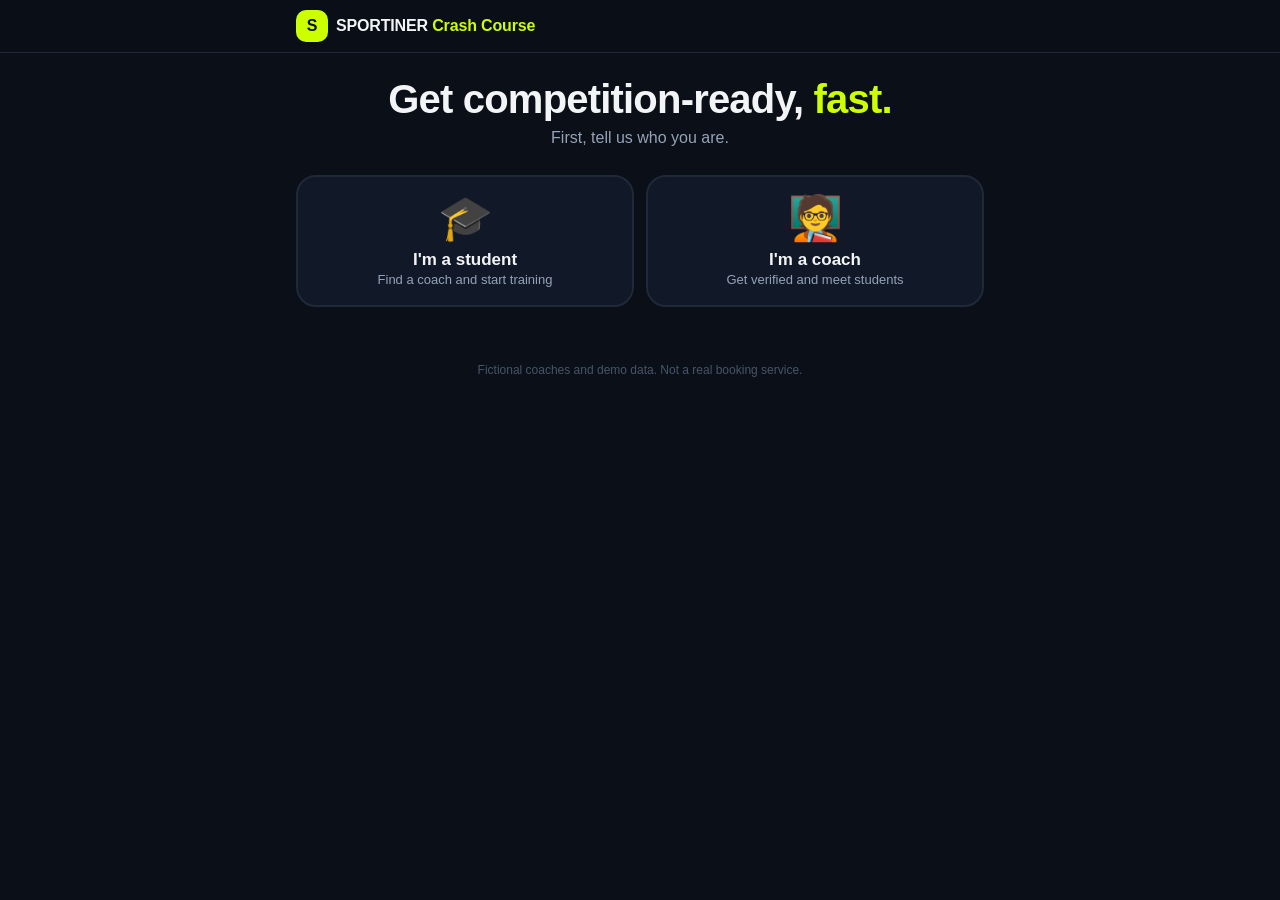
==== index.html @ 3baf003c "Version One Daniel Co-Authored-By: Claude Sonnet 5.5 <noreply@anthropic.com>" ====
<!DOCTYPE html>
<html lang="en">
<head>
  <meta charset="UTF-8">
  <meta name="viewport" content="width=device-width, initial-scale=1.0">
  <title>Sportiner Crash Course</title>
  <link rel="stylesheet" href="styles.css">
</head>
<body>
  <header class="topbar">
    <div class="wrap topbar-in">
      <button class="brand" onclick="goBrand()"><span class="logo">S</span><span>SPORTINER <b>Crash Course</b></span></button>
      <div id="header-right"></div>
    </div>
    <nav id="tabs" class="tabs hidden"></nav>
  </header>

  <main id="app" class="wrap"></main>

  <footer class="foot">Fictional coaches and demo data. Not a real booking service.</footer>
  <div id="toast" class="toast hidden"></div>

  <!-- config.local.js is git-ignored. Copy config.example.js to create it. -->
  <script src="config.local.js"></script>
  <script src="data.js"></script>
  <script src="state.js"></script>
  <script src="ai.js"></script>
  <script src="app.js"></script>
</body>
</html>
---- styles.css ----
:root {
  --bg: #0b0f17;
  --panel: #111827;
  --panel-2: #0f172a;
  --line: #1f2937;
  --text: #f3f4f6;
  --muted: #94a3b8;
  --neon: #ccff00;
  --danger: #f87171;
  --warn: #fbbf24;
}

* { box-sizing: border-box; }
html, body { margin: 0; overflow-x: hidden; }
body {
  background: var(--bg);
  color: var(--text);
  font-family: -apple-system, BlinkMacSystemFont, "Segoe UI", Inter, Roboto, sans-serif;
  -webkit-font-smoothing: antialiased;
  min-height: 100vh;
}
button { font: inherit; color: inherit; cursor: pointer; }
button:disabled { cursor: not-allowed; opacity: 0.45; }
h1, h2, h3, p { margin: 0; }
.hidden { display: none !important; }

.wrap { max-width: 720px; margin: 0 auto; padding: 0 16px; }
main.wrap { padding-top: 24px; padding-bottom: 40px; }

/* header + tabs */
.topbar { position: sticky; top: 0; z-index: 40; background: rgba(11, 15, 23, 0.92); backdrop-filter: blur(8px); border-bottom: 1px solid var(--line); }
.topbar-in { display: flex; align-items: center; justify-content: space-between; gap: 12px; padding-top: 10px; padding-bottom: 10px; }
.brand { background: none; border: 0; display: flex; align-items: center; gap: 8px; font-weight: 800; letter-spacing: -0.01em; padding: 0; }
.brand b { color: var(--neon); }
.logo { width: 32px; height: 32px; border-radius: 10px; background: var(--neon); color: #0b0f17; display: grid; place-items: center; font-weight: 900; }
.link-btn { background: none; border: 0; color: var(--muted); font-size: 13px; text-decoration: underline; padding: 4px; }
.tabs { display: flex; max-width: 720px; margin: 0 auto; padding: 0 16px; gap: 4px; }
.tab { flex: 1; background: none; border: 0; border-bottom: 3px solid transparent; padding: 10px 4px; font-weight: 700; color: var(--muted); }
.tab.active { color: var(--neon); border-bottom-color: var(--neon); }

/* text */
.h1 { font-size: clamp(28px, 7vw, 40px); font-weight: 900; line-height: 1.1; letter-spacing: -0.02em; }
.h2 { font-size: 24px; font-weight: 800; }
.h3 { font-size: 17px; font-weight: 700; }
.muted { color: var(--muted); }
.small { font-size: 13px; }
.tiny { font-size: 11px; }
.mt1 { margin-top: 8px; } .mt2 { margin-top: 16px; } .mt3 { margin-top: 24px; } .mt4 { margin-top: 32px; }
.neon { color: var(--neon); }
.error { color: var(--danger); font-size: 14px; margin-top: 12px; }
.foot { text-align: center; color: #475569; font-size: 12px; padding: 16px; }

/* layout bits */
.row { display: flex; align-items: center; gap: 12px; }
.between { justify-content: space-between; }
.wrapflex { flex-wrap: wrap; }
.grid2 { display: grid; grid-template-columns: 1fr 1fr; gap: 12px; }
@media (max-width: 520px) { .grid2.stack { grid-template-columns: 1fr; } }

/* cards + buttons */
.card { background: var(--panel); border: 1px solid var(--line); border-radius: 16px; padding: 16px; }
.btn { background: var(--neon); color: #0b0f17; border: 0; border-radius: 12px; padding: 12px 16px; font-weight: 800; width: 100%; }
.btn:hover { filter: brightness(0.95); }
.btn.ghost { background: transparent; color: var(--neon); border: 1px solid var(--neon); }
.btn.inline { width: auto; }
.btn.small { padding: 8px 12px; font-size: 14px; }
.choice { display: block; width: 100%; text-align: left; background: var(--panel); border: 1px solid var(--line); border-radius: 16px; padding: 18px; }
.choice:hover { border-color: var(--neon); }
.choice .big { font-size: 22px; font-weight: 800; }
.choice-grid { display: grid; gap: 12px; }
@media (min-width: 560px) { .choice-grid.two { grid-template-columns: 1fr 1fr; } }

/* forms */
.field { display: block; }
.field > span.lbl { display: block; font-size: 13px; font-weight: 700; margin-bottom: 6px; }
.input, select.input, textarea.input {
  width: 100%; background: var(--panel-2); color: var(--text); border: 1px solid #334155; border-radius: 12px; padding: 10px 12px; font: inherit;
}
textarea.input { min-height: 80px; resize: vertical; }
input[type="date"]::-webkit-calendar-picker-indicator { filter: invert(1); }
input[type="range"] { width: 100%; accent-color: var(--neon); }
.form { display: grid; gap: 16px; }
.chips { display: flex; flex-wrap: wrap; gap: 8px; }
.chip { cursor: pointer; }
.chip input { position: absolute; opacity: 0; pointer-events: none; }
.chip span { display: inline-block; padding: 8px 12px; border: 1px solid #334155; border-radius: 999px; font-size: 14px; background: var(--panel-2); }
.chip:has(input:checked) span { background: var(--neon); border-color: var(--neon); color: #0b0f17; font-weight: 700; }
.chip:has(input:focus-visible) span { outline: 2px solid var(--neon); outline-offset: 2px; }

/* progress dots */
.dots { display: flex; gap: 6px; margin-bottom: 20px; }
.dots i { flex: 1; height: 5px; border-radius: 3px; background: var(--line); }
.dots i.on { background: var(--neon); }

/* avatar */
.avatar { border-radius: 50%; display: grid; place-items: center; font-weight: 800; color: #fff; flex: none; border: 2px solid rgba(255, 255, 255, 0.15); }
.pill { display: inline-block; font-size: 11px; font-weight: 800; padding: 2px 8px; border-radius: 999px; background: var(--neon); color: #0b0f17; }
.pill.ok { background: #14532d; color: #86efac; }
.pill.dim { background: #1e293b; color: var(--muted); }
.tag { display: inline-block; font-size: 12px; background: #1e293b; border-radius: 999px; padding: 3px 9px; }

/* floating coaches */
.orbit { position: relative; height: min(72vh, 560px); min-height: 440px; margin-top: 8px; }
.orbit-center { position: absolute; inset: 0; display: grid; place-items: center; text-align: center; pointer-events: none; padding: 0 28%; }
.orbit-center .h2 { color: var(--neon); line-height: 1.15; }
.bubble { position: absolute; transform: translate(-50%, -50%); background: none; border: 0; padding: 0; }
.bubble-inner { display: flex; flex-direction: column; align-items: center; gap: 4px; animation: float var(--d, 6s) ease-in-out infinite alternate; animation-delay: var(--delay, 0s); }
.bubble:hover .bubble-inner, .bubble:active .bubble-inner { animation-play-state: paused; }
.bubble:hover .avatar { border-color: var(--neon); box-shadow: 0 0 18px rgba(204, 255, 0, 0.4); }
.bubble-name { font-size: 12px; font-weight: 700; text-shadow: 0 1px 4px #000; }
@keyframes float { from { transform: translate(0, 0); } to { transform: translate(var(--dx, 10px), var(--dy, -12px)); } }
@media (prefers-reduced-motion: reduce) { .bubble-inner { animation: none; } }

/* modal */
.backdrop { position: fixed; inset: 0; background: rgba(0, 0, 0, 0.65); z-index: 60; display: grid; align-items: end; justify-items: center; }
.modal { background: var(--panel); border: 1px solid var(--line); border-radius: 20px 20px 0 0; width: 100%; max-width: 560px; padding: 20px 16px 24px; max-height: 88vh; overflow-y: auto; }
@media (min-width: 600px) { .backdrop { align-items: center; } .modal { border-radius: 20px; } }

/* chat */
.msgs { display: grid; gap: 8px; margin-top: 12px; }
.msg { max-width: 82%; padding: 9px 13px; border-radius: 16px; font-size: 15px; line-height: 1.35; white-space: pre-wrap; word-wrap: break-word; }
.msg.me { justify-self: end; background: var(--neon); color: #0b0f17; border-bottom-right-radius: 4px; }
.msg.them { justify-self: start; background: #1e293b; border-bottom-left-radius: 4px; }
.typing { color: var(--muted); font-size: 13px; padding-left: 4px; }
.chatbar { display: flex; gap: 8px; margin-top: 16px; }
.chatbar .input { flex: 1; }
.chatbar .btn { width: auto; }
.brief { border: 1px solid #3f4a14; background: #141a0a; border-radius: 14px; padding: 12px 14px; margin-top: 12px; }
.brief .label { font-size: 11px; font-weight: 800; letter-spacing: 0.04em; text-transform: uppercase; color: var(--neon); }
.answers { margin: 8px 0 0; padding: 0; list-style: none; display: grid; gap: 4px; font-size: 14px; }
.answers b { color: var(--muted); font-weight: 600; }
.listrow { display: flex; align-items: center; gap: 12px; width: 100%; text-align: left; background: var(--panel); border: 1px solid var(--line); border-radius: 16px; padding: 12px; margin-top: 10px; }
.listrow:hover { border-color: var(--neon); }
.listrow .grow { flex: 1; min-width: 0; }
.listrow .clip { white-space: nowrap; overflow: hidden; text-overflow: ellipsis; }

/* verification spinner */
.spinner { width: 44px; height: 44px; border-radius: 50%; border: 4px solid var(--line); border-top-color: var(--neon); animation: spin 0.9s linear infinite; margin: 0 auto; }
@keyframes spin { to { transform: rotate(360deg); } }

/* toast */
.toast { position: fixed; left: 50%; bottom: 24px; transform: translateX(-50%); background: #1e293b; border: 1px solid var(--neon); padding: 10px 16px; border-radius: 12px; z-index: 80; font-size: 14px; max-width: calc(100vw - 32px); }

/* ---------- fitness-app style onboarding ---------- */
.wz-top { display: flex; align-items: center; gap: 12px; margin-bottom: 28px; }
.wz-back { width: 40px; height: 40px; border-radius: 50%; border: 1px solid var(--line); background: var(--panel); font-size: 18px; flex: none; }
.wz-back:hover { border-color: var(--neon); }
.wz-bar { flex: 1; height: 8px; border-radius: 4px; background: var(--line); overflow: hidden; }
.wz-bar i { display: block; height: 100%; background: var(--neon); border-radius: 4px; transition: width 0.3s ease; }
.wz-title { text-align: center; }
.wz-sub { text-align: center; }

.tiles { display: grid; grid-template-columns: 1fr 1fr; gap: 12px; margin-top: 28px; }
.tile {
  display: flex; flex-direction: column; align-items: center; justify-content: center; gap: 10px;
  min-height: 132px; padding: 18px 12px; text-align: center;
  background: var(--panel); border: 2px solid var(--line); border-radius: 20px;
  transition: transform 0.12s ease, border-color 0.12s ease, background 0.12s ease;
}
.tile:hover { border-color: var(--neon); transform: translateY(-2px); }
.tile:active, .tile.picked { border-color: var(--neon); background: #1a2208; transform: scale(0.97); }
.tile-icon { font-size: 44px; line-height: 1; }
.tile-text { display: flex; flex-direction: column; gap: 2px; }
.tile-label { font-size: 17px; font-weight: 800; }
.tile-desc { font-size: 13px; color: var(--muted); }
.tiles.list { grid-template-columns: 1fr; gap: 10px; }
.tiles.list .tile { flex-direction: row; justify-content: flex-start; text-align: left; min-height: 0; padding: 14px 16px; gap: 14px; }
.tiles.list .tile-icon { font-size: 32px; }
@media (min-width: 560px) { .tiles:not(.list) { grid-template-columns: repeat(2, 1fr); } }

/* coaches that match every soft preference glow */
.avatar.match { border-color: var(--neon); box-shadow: 0 0 22px rgba(204, 255, 0, 0.55); }
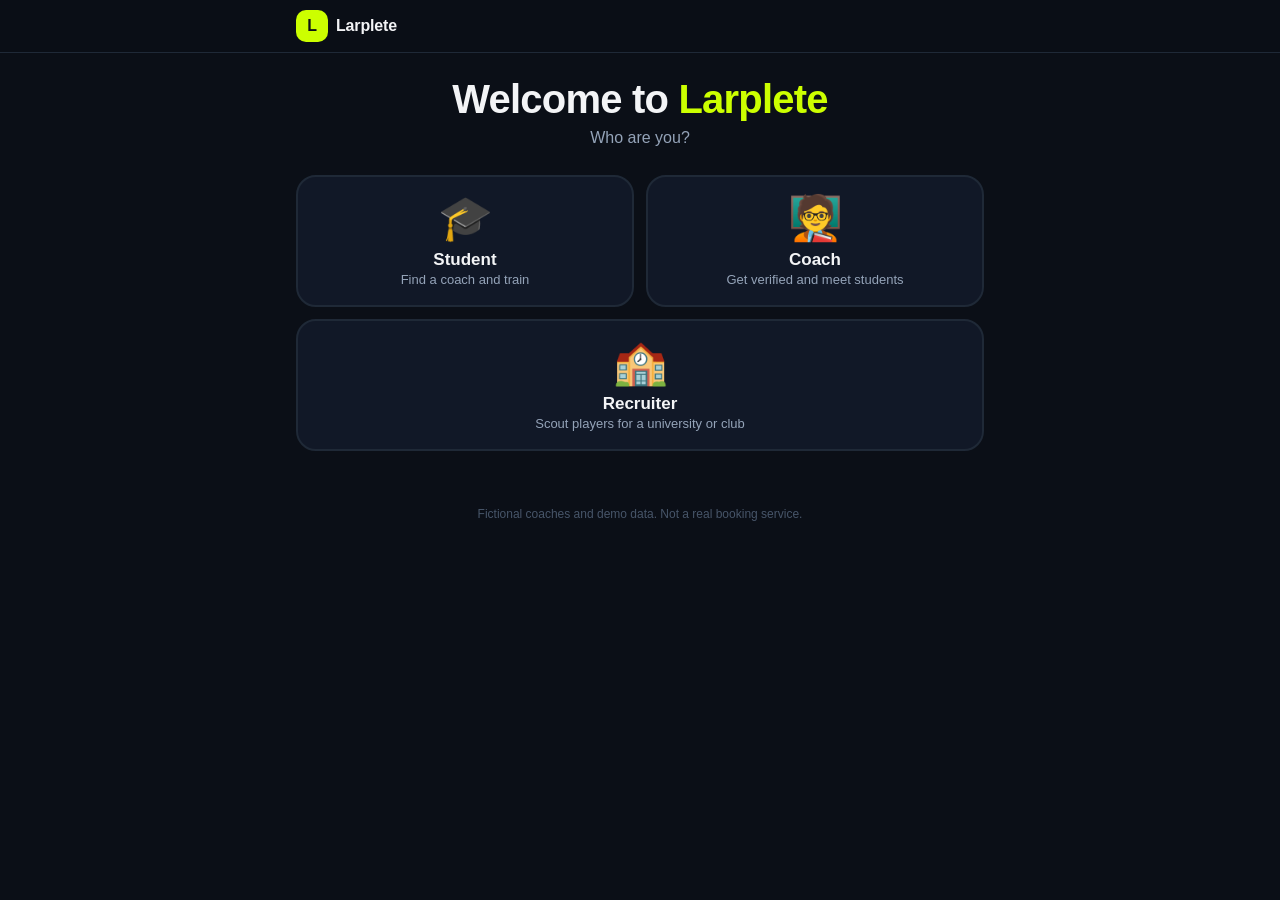
==== commit a11ba776: "Combination V2 Larplete: role-first sign-in (student, coach, recruiter), coach and recruiter student" ====
--- a/index.html
+++ b/index.html
@@ -3,13 +3,13 @@
 <head>
   <meta charset="UTF-8">
   <meta name="viewport" content="width=device-width, initial-scale=1.0">
-  <title>Sportiner Crash Course</title>
+  <title>Larplete</title>
   <link rel="stylesheet" href="styles.css">
 </head>
 <body>
   <header class="topbar">
     <div class="wrap topbar-in">
-      <button class="brand" onclick="goBrand()"><span class="logo">S</span><span>SPORTINER <b>Crash Course</b></span></button>
+      <button class="brand" onclick="goBrand()"><span class="logo">L</span><span>Larplete</span></button>
       <div id="header-right"></div>
     </div>
     <nav id="tabs" class="tabs hidden"></nav>
--- a/styles.css
+++ b/styles.css
@@ -170,3 +170,53 @@
 
 /* coaches that match every soft preference glow */
 .avatar.match { border-color: var(--neon); box-shadow: 0 0 22px rgba(204, 255, 0, 0.55); }
+
+/* ---------- highlights, recruiter, drills (adapted from ronbilia's app) ---------- */
+.tab { display: flex; align-items: center; justify-content: center; gap: 6px; }
+.tiles .tile:last-child:nth-child(odd) { grid-column: 1 / -1; }
+.clip-grid { display: grid; gap: 16px; grid-template-columns: 1fr; }
+@media (min-width: 640px) { .clip-grid { grid-template-columns: 1fr 1fr; } }
+.clip { padding: 12px; }
+.clip-wrap { position: relative; aspect-ratio: 16 / 9; background: #000; border-radius: 12px; overflow: hidden; }
+.clip-wrap video { width: 100%; height: 100%; object-fit: cover; display: block; }
+.clip-ph { display: none; position: absolute; inset: 0; place-items: center; text-align: center; color: var(--muted); font-size: 14px; padding: 12px; }
+.clip-wrap.failed video { display: none; }
+.clip-wrap.failed .clip-ph { display: grid; }
+.clip-stats { display: flex; flex-wrap: wrap; gap: 6px 14px; margin-top: 10px; padding: 8px 10px; background: var(--panel-2); border: 1px solid var(--line); border-radius: 10px; font-size: 12px; color: var(--muted); }
+.clip-stats b { color: var(--text); }
+.drillcard { justify-self: start; max-width: 90%; background: #141a0a; border: 1px solid #3f4a14; border-radius: 14px; padding: 10px 14px; }
+.drillcard.me { justify-self: end; }
+
+/* phone: tabs become a bottom bar like a native app */
+@media (max-width: 600px) {
+  .topbar { backdrop-filter: none; background: var(--bg); }
+  .tabs { position: fixed; left: 0; right: 0; bottom: 0; max-width: none; margin: 0; padding: 4px 8px calc(4px + env(safe-area-inset-bottom)); background: var(--panel); border-top: 1px solid var(--line); z-index: 45; }
+  .tab { flex-direction: column; gap: 2px; font-size: 11px; padding: 6px 2px; border-bottom: 0; }
+  .tab .ti { font-size: 20px; }
+  .tab.active { color: var(--neon); }
+  body { padding-bottom: 72px; }
+  .toast { bottom: 84px; }
+}
+
+/* ---------- accounts, inbox, big inputs ---------- */
+.input.big { font-size: 18px; padding: 14px 16px; border-radius: 14px; }
+.who { max-width: 150px; overflow: hidden; text-overflow: ellipsis; white-space: nowrap; margin-right: 8px; }
+#header-right { display: flex; align-items: center; }
+.tab .ti { position: relative; }
+.tab .dot { position: absolute; top: -6px; right: -12px; min-width: 16px; height: 16px; padding: 0 4px; border-radius: 8px; background: var(--neon); color: #0b0f17; font-size: 10px; font-weight: 800; font-style: normal; display: grid; place-items: center; }
+.inbox-item { display: block; width: 100%; text-align: left; background: var(--panel); border: 1px solid var(--line); border-radius: 16px; padding: 14px; margin-top: 10px; }
+.inbox-item.unread { border-color: var(--neon); background: #141a0a; }
+.inbox-item:hover { border-color: var(--neon); }
+.modal textarea.input { min-height: 110px; }
+@media (max-width: 600px) { .who { display: none; } }
+
+/* manage students: coach filters, recruiter views */
+.stats { display: grid; grid-template-columns: repeat(4, 1fr); gap: 8px; }
+.stat { background: var(--panel); border: 1px solid var(--line); border-radius: 12px; padding: 10px 6px; display: flex; flex-direction: column; align-items: center; gap: 2px; }
+.stat b { font-size: 18px; }
+.stat span { font-size: 12px; color: var(--muted); }
+.stat.active { border-color: var(--neon); }
+.stat.active span { color: var(--neon); }
+.seg { display: flex; gap: 6px; background: var(--panel); border: 1px solid var(--line); border-radius: 12px; padding: 4px; }
+.seg button { flex: 1; background: none; border: 0; border-radius: 9px; padding: 8px; color: var(--muted); font-weight: 700; }
+.seg button.active { background: var(--neon); color: #0b0f17; }
